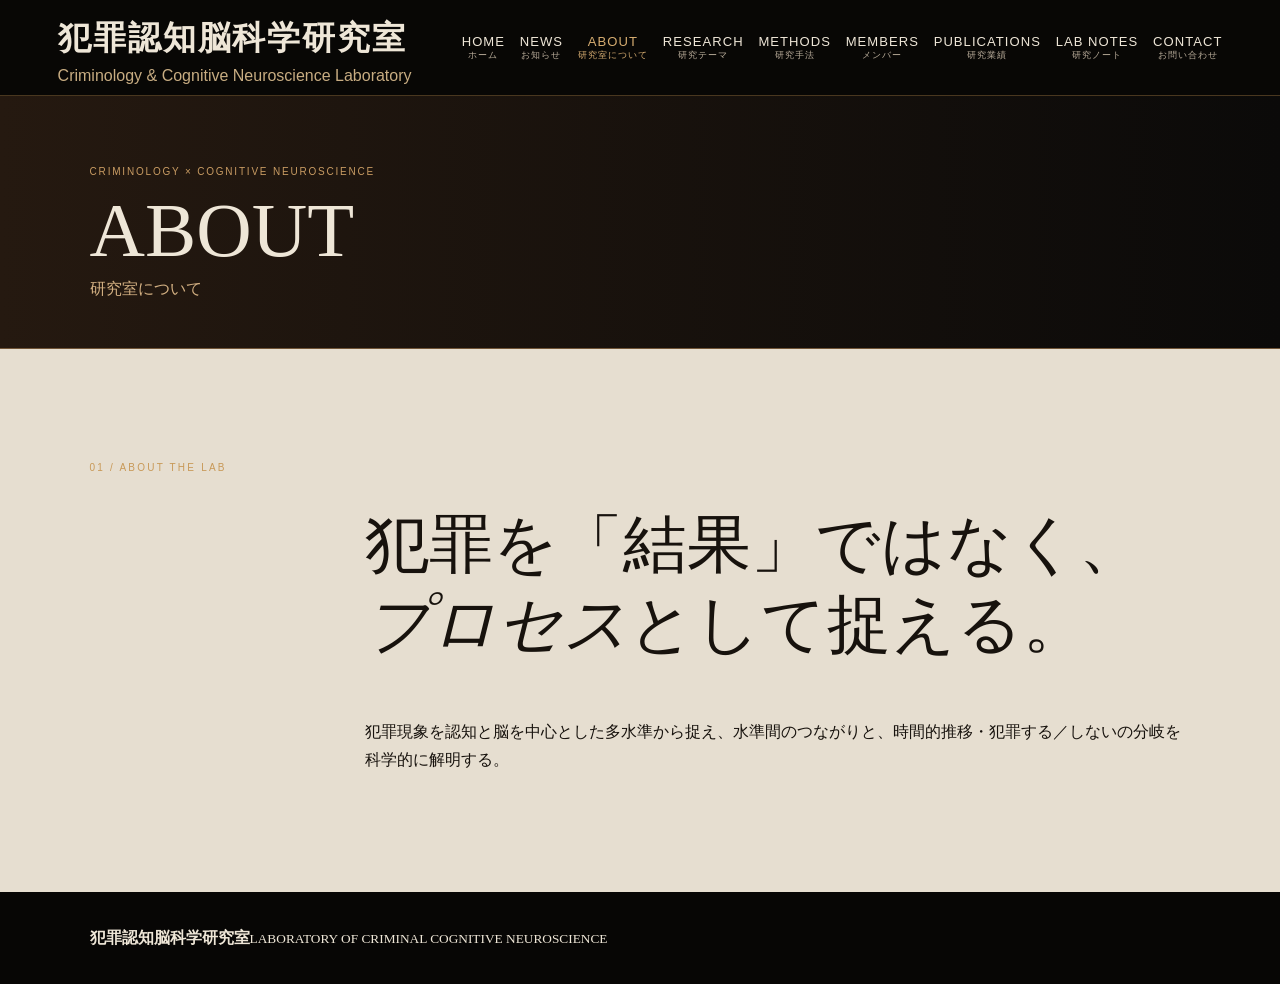
==== about.html @ 3eb810d4 "Add files via upload" ====
<!doctype html><html lang="ja"><head><meta charset="utf-8"><meta name="viewport" content="width=device-width,initial-scale=1"><title>研究室について | 犯罪認知脳科学研究室</title><meta name="description" content="犯罪認知脳科学研究室の研究室についてページ"><link rel="stylesheet" href="style.css?v=30"></head><body class="inner-page"><header class="site-header">
<a class="brand" href="index.html"><strong data-content="site.labName" id="lab-name">犯罪認知脳科学研究室</strong><small data-content="site.labNameEn" id="lab-name-en">Criminology &amp; Cognitive Neuroscience Laboratory</small></a>
<button aria-label="メニューを開閉" class="menu" onclick="document.body.classList.toggle('open')">MENU</button>
<nav>
<a data-nav="top" href="index.html">HOME<small>ホーム</small></a>
<a data-nav="news" href="news.html">NEWS<small>お知らせ</small></a>
<a data-nav="about" href="about.html">ABOUT<small>研究室について</small></a>
<a data-nav="research" href="research.html">RESEARCH<small>研究テーマ</small></a>
<a data-nav="methods" href="methods.html">METHODS<small>研究手法</small></a>
<a data-nav="people" href="members.html">MEMBERS<small>メンバー</small></a>
<a data-nav="output" href="publications.html">PUBLICATIONS<small>研究業績</small></a>
<a data-nav="lab-notes" href="lab-notes.html">LAB NOTES<small>研究ノート</small></a>
<a data-nav="contact" href="contact.html">CONTACT<small>お問い合わせ</small></a>
</nav>
</header><main class="page-main"><div class="page-banner"><p>CRIMINOLOGY × COGNITIVE NEUROSCIENCE</p><h1>ABOUT</h1><span>研究室について</span></div><section class="intro" id="about">
<p class="label" data-content="about.label">01 / ABOUT THE LAB</p>
<div><h2><span data-content="about.heading.0"></span><br/><em data-content="about.heading.1"></em><span data-content="about.heading.2"></span></h2>
<p data-content="about.description">犯罪現象を認知と脳を中心とした多水準から捉え、水準間のつながりと、時間的推移・犯罪する／しないの分岐を科学的に解明する。</p></div>
</section></main><footer><strong data-content="site.labName">犯罪認知脳科学研究室</strong><small data-content="site.footerEnglish">LABORATORY OF CRIMINAL COGNITIVE NEUROSCIENCE</small></footer><script src="content.js?v=5"></script><script src="site.js?v=1"></script></body></html>
---- style.css ----
*{box-sizing:border-box}html{scroll-behavior:smooth}body{margin:0;background:#100d0a;color:#eee6d7;font-family:Georgia,"Yu Mincho","Hiragino Mincho ProN",serif;line-height:1.75}a{color:inherit;text-decoration:none}
.site-header{height:96px;position:absolute;z-index:20;top:0;left:0;width:100%;display:flex;align-items:center;padding:0 4.5vw;background:rgba(7,6,5,.86);border-bottom:1px solid rgba(178,135,75,.38);backdrop-filter:blur(8px)}
.brand{display:flex;flex-direction:column;min-width:310px}.brand strong{font-size:23px;letter-spacing:.06em}.brand small{font:10px Arial,sans-serif;color:#c8ad82}
.site-header nav{margin-left:auto;display:flex;gap:1.65vw}.site-header nav a{font:12px Arial,sans-serif;letter-spacing:.08em;text-align:center;white-space:nowrap}.site-header nav small{display:block;font-family:"Yu Mincho",serif;font-size:9px;color:#b9ad9a}.menu{display:none}
.hero{height:100vh;min-height:720px;position:relative;background:url("hero.png") center/cover no-repeat}.shade{position:absolute;inset:0;background:linear-gradient(90deg,rgba(8,6,4,.88),rgba(8,6,4,.7) 26%,rgba(8,6,4,.18) 49%,transparent 68%)}.hero-copy{position:absolute;z-index:2;left:5.5vw;top:52%;transform:translateY(-43%);width:44vw;max-width:850px}.kicker,.label{font:10px Arial,sans-serif;letter-spacing:.22em;color:#c89958}.hero h1{font-size:clamp(43px,4.6vw,78px);font-weight:400;line-height:1.2;margin:.25em 0}.hero h1 span{color:#d29b50}.hero h1>.second{display:block;margin-top:.18em;color:#eee6d7;font-size:.53em;line-height:1.55}.sub{font-size:16px;margin-top:26px;line-height:1.9}.discover{display:inline-flex;gap:25px;border-top:1px solid #b58a51;margin-top:25px;padding-top:13px;font:10px Arial;letter-spacing:.2em}
.intro,.research,.methods,.placeholder,.join{padding:8vw 7vw}.intro{display:grid;grid-template-columns:1fr 3fr;background:#e6ded0;color:#17120d}.intro h2,.research h2,.methods h2,.placeholder h2,.join h2{font-size:clamp(38px,5vw,72px);line-height:1.25;font-weight:400}.research{background:#18120d}.cards{display:grid;grid-template-columns:repeat(3,1fr);border-top:1px solid #765a38}.cards article{padding:28px 24px;border-right:1px solid #765a38;border-bottom:1px solid #765a38}.methods{background:#0c1516}.methodgrid{display:grid;grid-template-columns:1fr 1fr}.placeholder{background:#e4ddd0;color:#1b1510}.join{background:#4a2918}footer{padding:32px 7vw;background:#070605}
@media(max-width:900px){.site-header{height:72px}.brand strong{font-size:16px}.brand small{display:none}.site-header nav{display:none}.menu{display:block;margin-left:auto}.hero-copy{left:7vw;width:86vw}.hero h1{font-size:clamp(42px,11vw,65px)}.intro{grid-template-columns:1fr}.cards{grid-template-columns:1fr}.methodgrid{grid-template-columns:1fr}}
/* Desktop typography and hero: retained from current live design */
@media (min-width:901px){
 .site-header .brand strong{font-size:33px}
 .site-header .brand small{font-size:16px}
 .site-header nav{gap:clamp(10px,1.15vw,23px)}
 .site-header nav a{font-size:clamp(12px,1.02vw,20px)}
 .site-header nav a small{font-size:clamp(9px,.72vw,14px)}
 .hero-copy{width:50vw;max-width:none}
 .hero h1{font-size:53px;white-space:nowrap}
 .hero h1>.second{font-size:.58em;white-space:nowrap}
 .hero .sub{font-size:20px}
}
.contact{padding:8vw 7vw;background:#4a2918;color:#eee6d7}
.contact h2{font-size:clamp(38px,5vw,72px);line-height:1.25;font-weight:400;margin:.2em 0;color:#e4c18d}
.contact-lead{max-width:760px;margin-bottom:45px}
.contact-grid{display:grid;grid-template-columns:repeat(2,1fr);border-top:1px solid #9a744b}
.contact-grid article{padding:30px;border-right:1px solid #9a744b;border-bottom:1px solid #9a744b}
.contact-grid article:nth-child(2n){border-right:0}
.contact-grid small{font:9px Arial,sans-serif;letter-spacing:.14em;color:#d3a564}
.contact-grid h3{font-size:24px;margin:.5em 0}
@media(max-width:900px){
 .contact-grid{grid-template-columns:1fr}
 .contact-grid article{border-right:0}
 .hero{height:100svh;min-height:720px;background-position:54% center}
 .hero-copy{left:7vw;top:50%;width:88vw;transform:translateY(-42%)}
 .hero h1{font-size:31px;line-height:1.35;white-space:normal;margin:0 0 20px}
 .hero h1>.second{display:block;font-size:.72em;line-height:1.55;white-space:normal;margin-top:16px}
 .hero .sub{font-size:13px;line-height:1.9;margin-top:25px}
 .discover{font-size:9px;margin-top:22px}
 .site-header{padding:0 5vw}
 .site-header .brand strong{font-size:18px}
 .menu{display:block;margin-left:auto;background:transparent;color:#e4c18d;border:1px solid #9a744b;border-radius:0;padding:8px 13px;font:11px Arial,sans-serif;letter-spacing:.12em;cursor:pointer}
 .site-header.open{height:auto;min-height:72px;flex-wrap:wrap;padding-top:16px;padding-bottom:16px}
 .site-header.open nav{display:flex;flex-direction:column;width:100%;margin:15px 0 0;gap:0}
 .site-header.open nav a{display:block;width:100%;padding:10px 0;border-top:1px solid #4d3b2a;font-size:13px}
}
.lab-notes{padding:8vw 7vw;background:#15110e;color:#eee6d7;scroll-margin-top:20px}
.lab-notes h2{font-size:clamp(38px,5vw,72px);font-weight:400;line-height:1.2;margin:16px 0}
.notes-title-en{display:block;font:11px Arial,sans-serif;letter-spacing:.24em;color:#b99160;margin-top:12px}
.notes-lead{max-width:780px;font-size:17px;line-height:1.9;margin-bottom:45px}
.notes-categories{display:grid;grid-template-columns:repeat(2,minmax(0,1fr));border-top:1px solid #745637;border-left:1px solid #745637}
.notes-categories button{appearance:none;background:transparent;border:0;border-right:1px solid #745637;border-bottom:1px solid #745637;color:inherit;text-align:left;padding:30px;cursor:pointer;min-height:190px;transition:background .2s}
.notes-categories button:hover,.notes-categories button[aria-pressed=true]{background:#2f2419}
.notes-categories button small{display:block;font:10px Arial,sans-serif;letter-spacing:.15em;color:#c99c63}
.notes-categories button strong{display:block;font-size:26px;font-weight:400;margin:16px 0 8px}
.notes-categories button span{display:block;font-size:14px;color:#c7b8a5}
.notes-toolbar{display:flex;justify-content:space-between;align-items:center;margin:45px 0 15px;border-bottom:1px solid #745637}
.notes-toolbar h3{font-size:24px;font-weight:400}
.notes-toolbar button{background:none;border:0;color:#c99c63;cursor:pointer}
.notes-list{display:grid;gap:0}
.note-item{border-bottom:1px solid #5e4731;padding:20px 0}
.note-item .meta{font:11px Arial,sans-serif;letter-spacing:.08em;color:#c99c63}
.note-item h4{font-size:22px;font-weight:400;margin:9px 0}
.note-item p{margin:0 0 8px;color:#d3c6b5}
.note-item a{display:inline-block;margin-top:10px;border-bottom:1px solid #c99c63;color:#e4c18d}
.notes-empty{padding:25px 0;color:#c7b8a5}
@media(max-width:900px){.lab-notes{padding:18vw 7vw}.notes-categories{grid-template-columns:1fr}.notes-categories button{min-height:145px;padding:23px}}

/* Independent pages and home directory */
.inner-page{background:#14100d}.page-main{padding-top:96px;min-height:75vh}.page-banner{padding:60px 7vw 45px;background:linear-gradient(90deg,#251910,#0b0a09);border-bottom:1px solid #715537}.page-banner p{font:10px Arial,sans-serif;letter-spacing:.18em;color:#c99c63}.page-banner h1{font-size:clamp(44px,6vw,90px);font-weight:400;margin:10px 0 0;line-height:1.15}.page-banner>span{color:#d4b183}.page-main .intro,.page-main .research,.page-main .methods,.page-main .placeholder,.page-main .lab-notes,.page-main .contact{min-height:45vh}.home-news{background:#e6ded0;color:#17120d;padding:70px 7vw;display:flex;justify-content:space-between;gap:30px}.home-news>div{width:min(800px,100%)}.home-news h2,.home-directory h2{font-size:clamp(32px,4vw,60px);font-weight:400;margin:10px 0}.home-news>a{align-self:flex-start;border-bottom:1px solid #9b6a2e;padding:8px 0;white-space:nowrap}.home-directory{padding:75px 7vw;background:#16110d}.home-card-grid{display:grid;grid-template-columns:repeat(3,minmax(0,1fr));border-top:1px solid #755737;border-left:1px solid #755737}.home-card{padding:25px;border-right:1px solid #755737;border-bottom:1px solid #755737;display:flex;flex-direction:column;gap:10px;min-height:150px}.home-card:hover{background:#302217}.home-card small{font:10px Arial,sans-serif;color:#c99c63;letter-spacing:.12em}.home-card strong{font-size:23px;font-weight:400}.home-card span{font-size:12px;color:#d6b47c}.site-header nav a[aria-current="page"]{color:#d6ad71}.site-header nav a[aria-current="page"] small{color:#d6ad71}
@media(min-width:901px) and (max-width:1250px){.site-header{padding:0 2vw}.brand{min-width:255px}.site-header .brand strong{font-size:23px}.site-header .brand small{font-size:11px}.site-header nav{gap:9px}.site-header nav a{font-size:12px}.site-header nav a small{font-size:9px}}
@media(max-width:900px){.page-main{padding-top:72px}.page-banner{padding:48px 7vw 35px}.home-news{display:block}.home-card-grid{grid-template-columns:1fr}.site-header.open nav{background:#130f0b}.site-header.open nav a{color:#e7d8bf}}
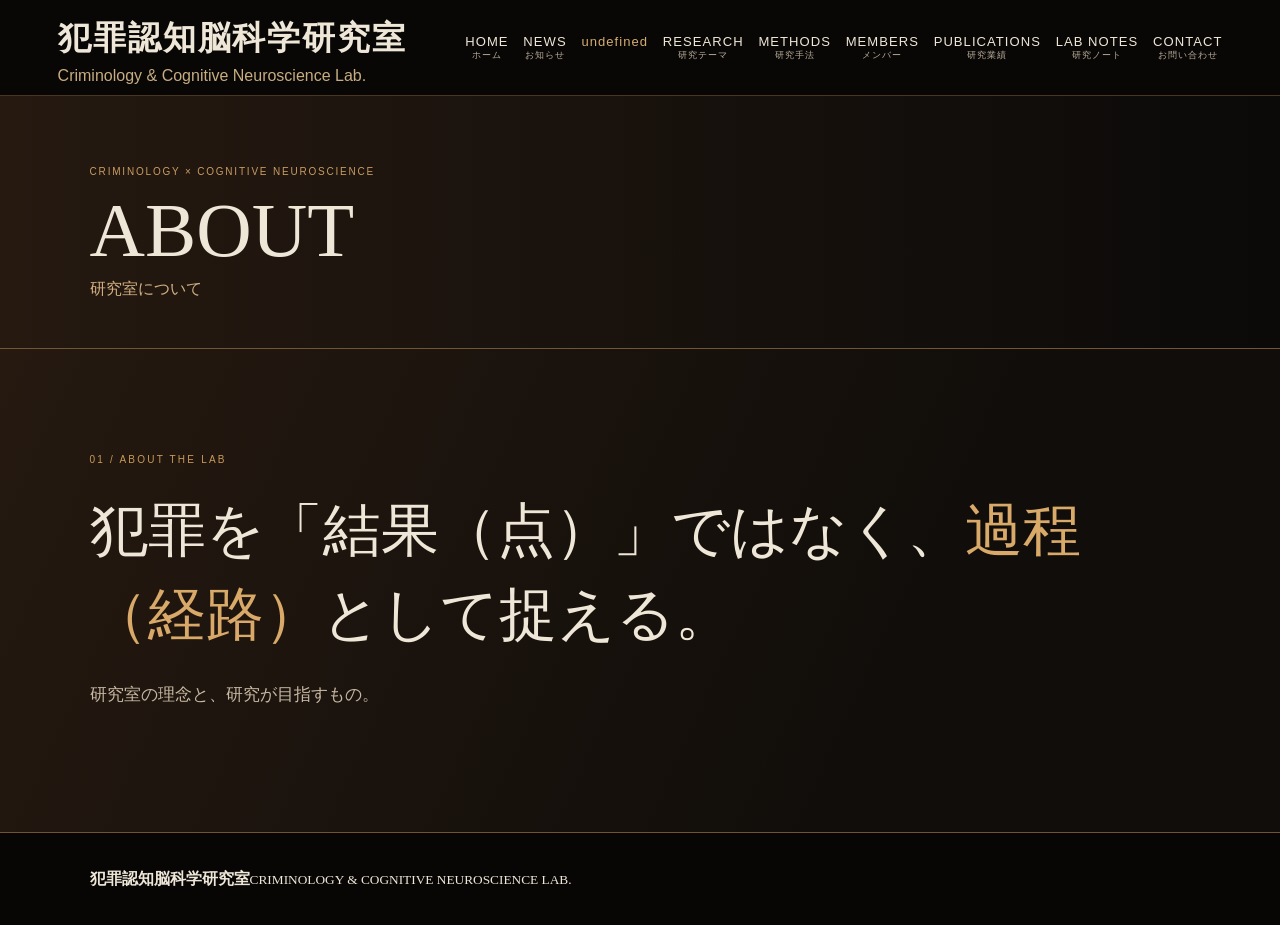
==== commit 6e32c445: "Add files via upload" ====
--- a/about.html
+++ b/about.html
@@ -1,5 +1,5 @@
-<!doctype html><html lang="ja"><head><meta charset="utf-8"><meta name="viewport" content="width=device-width,initial-scale=1"><title>研究室について | 犯罪認知脳科学研究室</title><meta name="description" content="犯罪認知脳科学研究室の研究室についてページ"><link rel="stylesheet" href="style.css?v=30"></head><body class="inner-page"><header class="site-header">
-<a class="brand" href="index.html"><strong data-content="site.labName" id="lab-name">犯罪認知脳科学研究室</strong><small data-content="site.labNameEn" id="lab-name-en">Criminology &amp; Cognitive Neuroscience Laboratory</small></a>
+<!doctype html><html lang="ja"><head><meta charset="utf-8"><meta name="viewport" content="width=device-width,initial-scale=1"><title>研究室について | 犯罪認知脳科学研究室</title><meta name="description" content="犯罪認知脳科学研究室の研究室についてページ"><link rel="stylesheet" href="style.css?v=31"></head><body class="inner-page"><header class="site-header">
+<a class="brand" href="index.html"><strong data-content="site.labName" id="lab-name">犯罪認知脳科学研究室</strong><small data-content="site.labNameEn" id="lab-name-en">Criminology &amp; Cognitive Neuroscience Lab.</small></a>
 <button aria-label="メニューを開閉" class="menu" onclick="document.body.classList.toggle('open')">MENU</button>
 <nav>
 <a data-nav="top" href="index.html">HOME<small>ホーム</small></a>
@@ -12,8 +12,4 @@
 <a data-nav="lab-notes" href="lab-notes.html">LAB NOTES<small>研究ノート</small></a>
 <a data-nav="contact" href="contact.html">CONTACT<small>お問い合わせ</small></a>
 </nav>
-</header><main class="page-main"><div class="page-banner"><p>CRIMINOLOGY × COGNITIVE NEUROSCIENCE</p><h1>ABOUT</h1><span>研究室について</span></div><section class="intro" id="about">
-<p class="label" data-content="about.label">01 / ABOUT THE LAB</p>
-<div><h2><span data-content="about.heading.0"></span><br/><em data-content="about.heading.1"></em><span data-content="about.heading.2"></span></h2>
-<p data-content="about.description">犯罪現象を認知と脳を中心とした多水準から捉え、水準間のつながりと、時間的推移・犯罪する／しないの分岐を科学的に解明する。</p></div>
-</section></main><footer><strong data-content="site.labName">犯罪認知脳科学研究室</strong><small data-content="site.footerEnglish">LABORATORY OF CRIMINAL COGNITIVE NEUROSCIENCE</small></footer><script src="content.js?v=5"></script><script src="site.js?v=1"></script></body></html>+</header><main class="page-main"><div class="page-banner"><p>CRIMINOLOGY × COGNITIVE NEUROSCIENCE</p><h1>ABOUT</h1><span>研究室について</span></div><section class="about-intro" id="about"><p class="label" data-content="about.label">01 / ABOUT THE LAB</p><h2>犯罪を「結果（点）」ではなく、<em>過程（経路）</em>として捉える。</h2><p>研究室の理念と、研究が目指すもの。</p></section><div id="about-story"></div></main><footer><strong data-content="site.labName">犯罪認知脳科学研究室</strong><small data-content="site.footerEnglish">CRIMINOLOGY &amp; COGNITIVE NEUROSCIENCE LAB.</small></footer><script src="content.js?v=6"></script><script src="site.js?v=1"></script></body></html>
--- a/style.css
+++ b/style.css
@@ -67,3 +67,25 @@
 .inner-page{background:#14100d}.page-main{padding-top:96px;min-height:75vh}.page-banner{padding:60px 7vw 45px;background:linear-gradient(90deg,#251910,#0b0a09);border-bottom:1px solid #715537}.page-banner p{font:10px Arial,sans-serif;letter-spacing:.18em;color:#c99c63}.page-banner h1{font-size:clamp(44px,6vw,90px);font-weight:400;margin:10px 0 0;line-height:1.15}.page-banner>span{color:#d4b183}.page-main .intro,.page-main .research,.page-main .methods,.page-main .placeholder,.page-main .lab-notes,.page-main .contact{min-height:45vh}.home-news{background:#e6ded0;color:#17120d;padding:70px 7vw;display:flex;justify-content:space-between;gap:30px}.home-news>div{width:min(800px,100%)}.home-news h2,.home-directory h2{font-size:clamp(32px,4vw,60px);font-weight:400;margin:10px 0}.home-news>a{align-self:flex-start;border-bottom:1px solid #9b6a2e;padding:8px 0;white-space:nowrap}.home-directory{padding:75px 7vw;background:#16110d}.home-card-grid{display:grid;grid-template-columns:repeat(3,minmax(0,1fr));border-top:1px solid #755737;border-left:1px solid #755737}.home-card{padding:25px;border-right:1px solid #755737;border-bottom:1px solid #755737;display:flex;flex-direction:column;gap:10px;min-height:150px}.home-card:hover{background:#302217}.home-card small{font:10px Arial,sans-serif;color:#c99c63;letter-spacing:.12em}.home-card strong{font-size:23px;font-weight:400}.home-card span{font-size:12px;color:#d6b47c}.site-header nav a[aria-current="page"]{color:#d6ad71}.site-header nav a[aria-current="page"] small{color:#d6ad71}
 @media(min-width:901px) and (max-width:1250px){.site-header{padding:0 2vw}.brand{min-width:255px}.site-header .brand strong{font-size:23px}.site-header .brand small{font-size:11px}.site-header nav{gap:9px}.site-header nav a{font-size:12px}.site-header nav a small{font-size:9px}}
 @media(max-width:900px){.page-main{padding-top:72px}.page-banner{padding:48px 7vw 35px}.home-news{display:block}.home-card-grid{grid-template-columns:1fr}.site-header.open nav{background:#130f0b}.site-header.open nav a{color:#e7d8bf}}
+
+/* ABOUT | research philosophy */
+.about-intro{padding:95px 7vw 105px;background:linear-gradient(115deg,#251910,#100d0a 72%);border-bottom:1px solid #705333}
+.about-intro h2{font-size:clamp(40px,4.5vw,75px);line-height:1.45;font-weight:400;max-width:1150px;margin:24px 0}
+.about-intro h2 em{color:#d8a968;font-style:normal}
+.about-intro>p:last-child{font-size:17px;color:#c8b9a3}
+.about-chapter{padding:90px 7vw;background:#17120e;border-bottom:1px solid #5a422c}
+.about-chapter-alt{background:#20170f}
+.about-chapter-inner{display:grid;grid-template-columns:minmax(175px,1fr) minmax(0,3fr);gap:5vw;max-width:1500px;margin:auto}
+.about-eyebrow{font:11px Arial,sans-serif;letter-spacing:.17em;color:#c69a61;display:block;padding-top:16px}
+.about-chapter-body{max-width:950px}
+.about-chapter-body h2{font-size:clamp(29px,3vw,46px);font-weight:400;line-height:1.5;color:#e4c18d;margin:0 0 36px}
+.about-chapter-body>p{font-size:18px;line-height:2.2;margin:0 0 23px}
+.about-questions{border-left:2px solid #c69a61;padding:10px 0 10px 28px;margin:45px 0}
+.about-questions p{font-size:clamp(20px,2vw,29px);line-height:1.75;margin:12px 0;color:#f2e5d0}
+.about-disciplines{display:flex;gap:10px;flex-wrap:wrap;margin-top:35px}
+.about-disciplines span{border:1px solid #745737;padding:8px 16px;color:#d8b985;font-size:14px}
+.about-closing{margin-top:35px;padding-top:25px;border-top:1px solid #745737}
+.about-closing p{font-size:18px;line-height:2;margin:20px 0}
+.about-closing p:last-child{font-size:clamp(25px,2.6vw,38px);color:#e4c18d;margin-top:28px}
+.about-closing .about-closing-gold{color:#d7ac70;font-size:clamp(22px,2.1vw,30px)}
+@media(max-width:900px){.about-intro{padding:60px 7vw}.about-chapter{padding:55px 7vw}.about-chapter-inner{grid-template-columns:1fr;gap:16px}.about-chapter-body>p{font-size:16px}.about-chapter-body h2{margin-bottom:22px}.about-questions{padding-left:18px}}
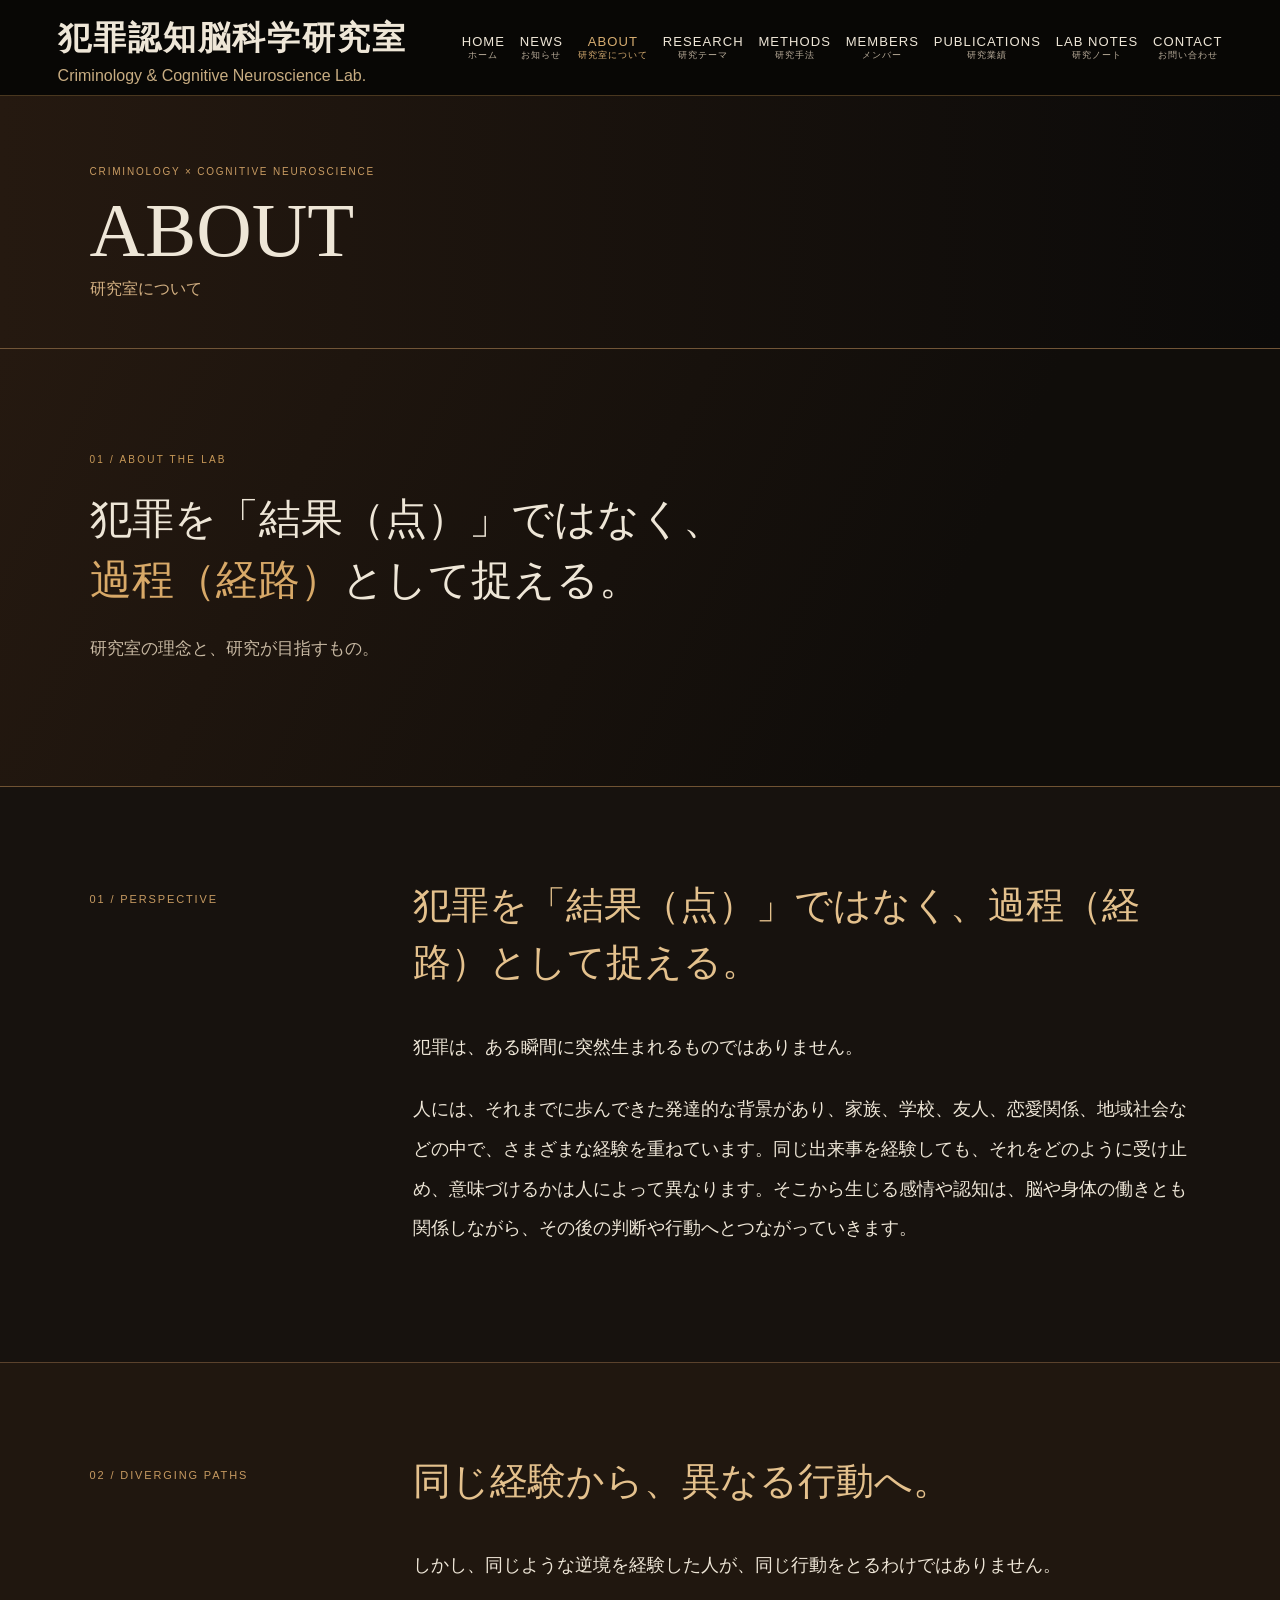
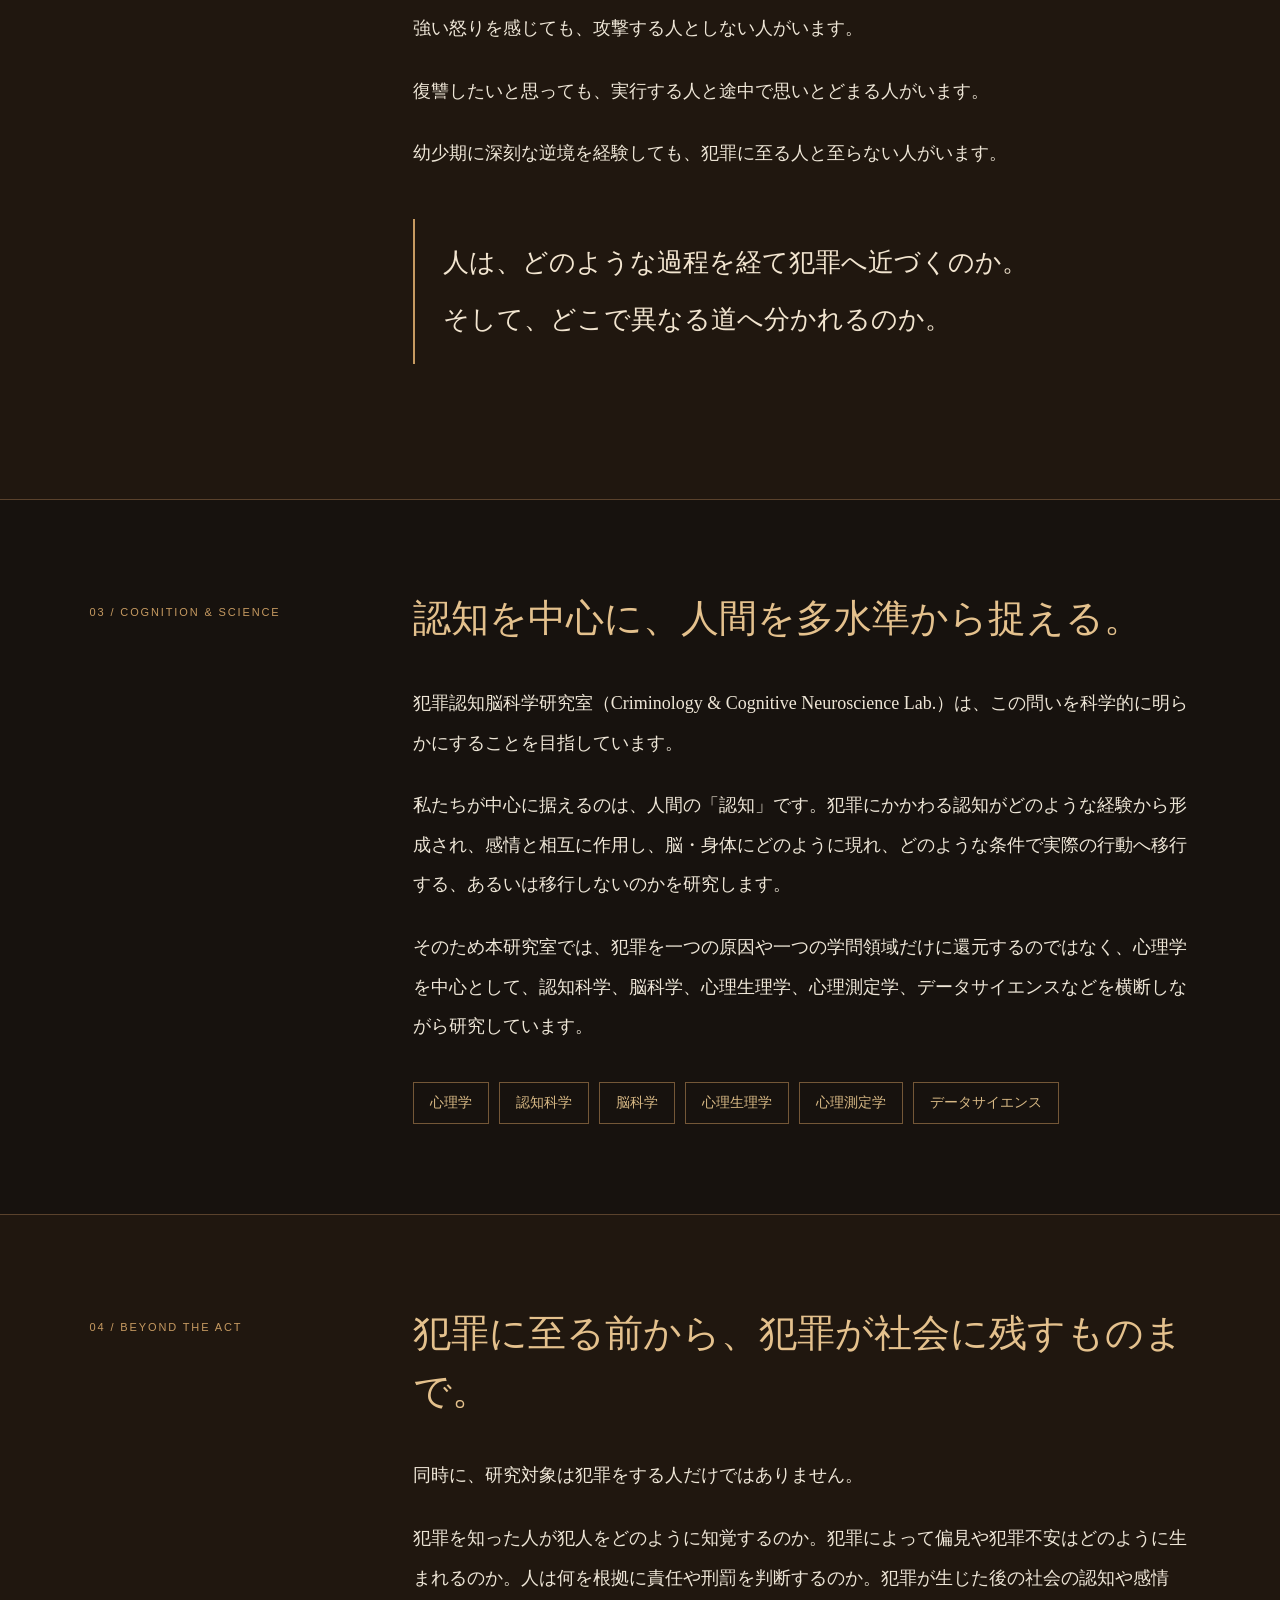
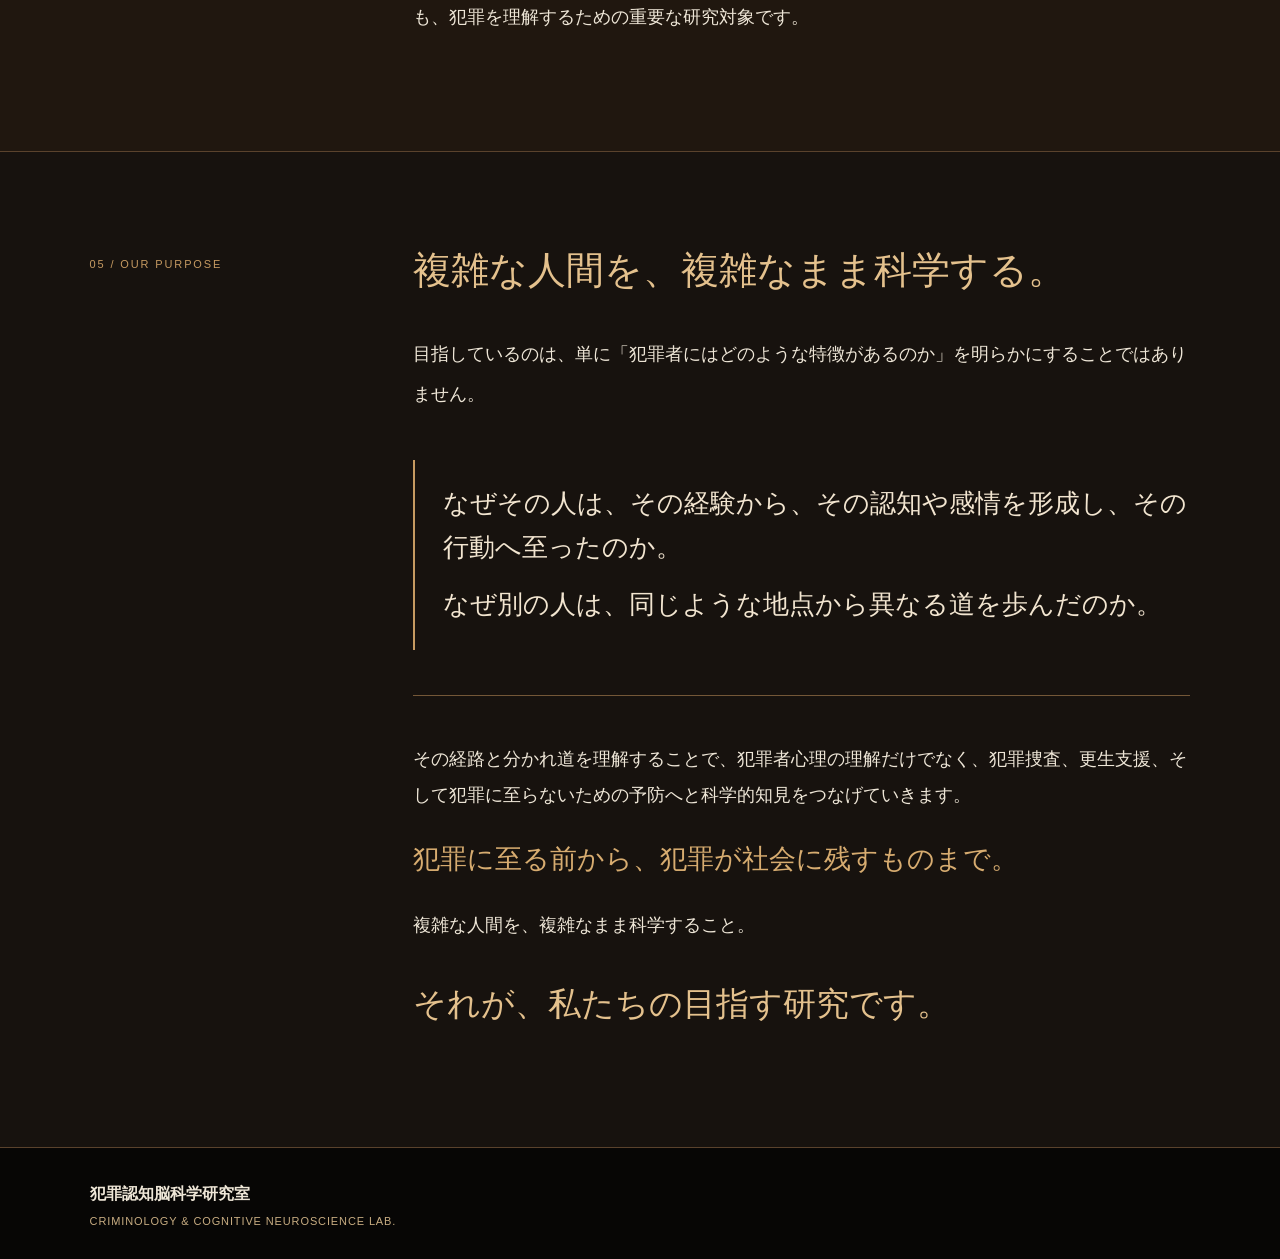
==== commit 92dfe08b: "Add files via upload" ====
--- a/about.html
+++ b/about.html
@@ -1,4 +1,4 @@
-<!doctype html><html lang="ja"><head><meta charset="utf-8"><meta name="viewport" content="width=device-width,initial-scale=1"><title>研究室について | 犯罪認知脳科学研究室</title><meta name="description" content="犯罪認知脳科学研究室の研究室についてページ"><link rel="stylesheet" href="style.css?v=31"></head><body class="inner-page"><header class="site-header">
+<!doctype html><html lang="ja"><head><meta charset="utf-8"><meta name="viewport" content="width=device-width,initial-scale=1"><title>研究室について | 犯罪認知脳科学研究室</title><meta name="description" content="犯罪認知脳科学研究室の研究室についてページ"><link rel="stylesheet" href="style.css?v=32"></head><body class="inner-page"><header class="site-header">
 <a class="brand" href="index.html"><strong data-content="site.labName" id="lab-name">犯罪認知脳科学研究室</strong><small data-content="site.labNameEn" id="lab-name-en">Criminology &amp; Cognitive Neuroscience Lab.</small></a>
 <button aria-label="メニューを開閉" class="menu" onclick="document.body.classList.toggle('open')">MENU</button>
 <nav>
@@ -12,4 +12,4 @@
 <a data-nav="lab-notes" href="lab-notes.html">LAB NOTES<small>研究ノート</small></a>
 <a data-nav="contact" href="contact.html">CONTACT<small>お問い合わせ</small></a>
 </nav>
-</header><main class="page-main"><div class="page-banner"><p>CRIMINOLOGY × COGNITIVE NEUROSCIENCE</p><h1>ABOUT</h1><span>研究室について</span></div><section class="about-intro" id="about"><p class="label" data-content="about.label">01 / ABOUT THE LAB</p><h2>犯罪を「結果（点）」ではなく、<em>過程（経路）</em>として捉える。</h2><p>研究室の理念と、研究が目指すもの。</p></section><div id="about-story"></div></main><footer><strong data-content="site.labName">犯罪認知脳科学研究室</strong><small data-content="site.footerEnglish">CRIMINOLOGY &amp; COGNITIVE NEUROSCIENCE LAB.</small></footer><script src="content.js?v=6"></script><script src="site.js?v=1"></script></body></html>+</header><main class="page-main"><div class="page-banner"><p>CRIMINOLOGY × COGNITIVE NEUROSCIENCE</p><h1>ABOUT</h1><span>研究室について</span></div><section class="about-intro" id="about"><p class="label" data-content="about.label">01 / ABOUT THE LAB</p><h2>犯罪を「結果（点）」ではなく、<br><em>過程（経路）</em>として捉える。</h2><p>研究室の理念と、研究が目指すもの。</p></section><div id="about-story"></div></main><footer><strong data-content="site.labName">犯罪認知脳科学研究室</strong><small data-content="site.footerEnglish">CRIMINOLOGY &amp; COGNITIVE NEUROSCIENCE LAB.</small></footer><script src="content.js?v=7"></script><script src="site.js?v=1"></script></body></html>
--- a/style.css
+++ b/style.css
@@ -89,3 +89,9 @@
 .about-closing p:last-child{font-size:clamp(25px,2.6vw,38px);color:#e4c18d;margin-top:28px}
 .about-closing .about-closing-gold{color:#d7ac70;font-size:clamp(22px,2.1vw,30px)}
 @media(max-width:900px){.about-intro{padding:60px 7vw}.about-chapter{padding:55px 7vw}.about-chapter-inner{grid-template-columns:1fr;gap:16px}.about-chapter-body>p{font-size:16px}.about-chapter-body h2{margin-bottom:22px}.about-questions{padding-left:18px}}
+
+/* ABOUT fixes: keep long heading readable and footer on separate lines */
+.about-intro h2{font-size:clamp(30px,3.25vw,54px);max-width:1250px;overflow-wrap:anywhere}
+footer strong,footer small{display:block}
+footer small{margin-top:7px;font:11px Arial,sans-serif;letter-spacing:.08em;color:#c8ad82}
+@media(max-width:900px){.about-intro h2{font-size:clamp(28px,7vw,42px)}.about-intro h2 br{display:none}}
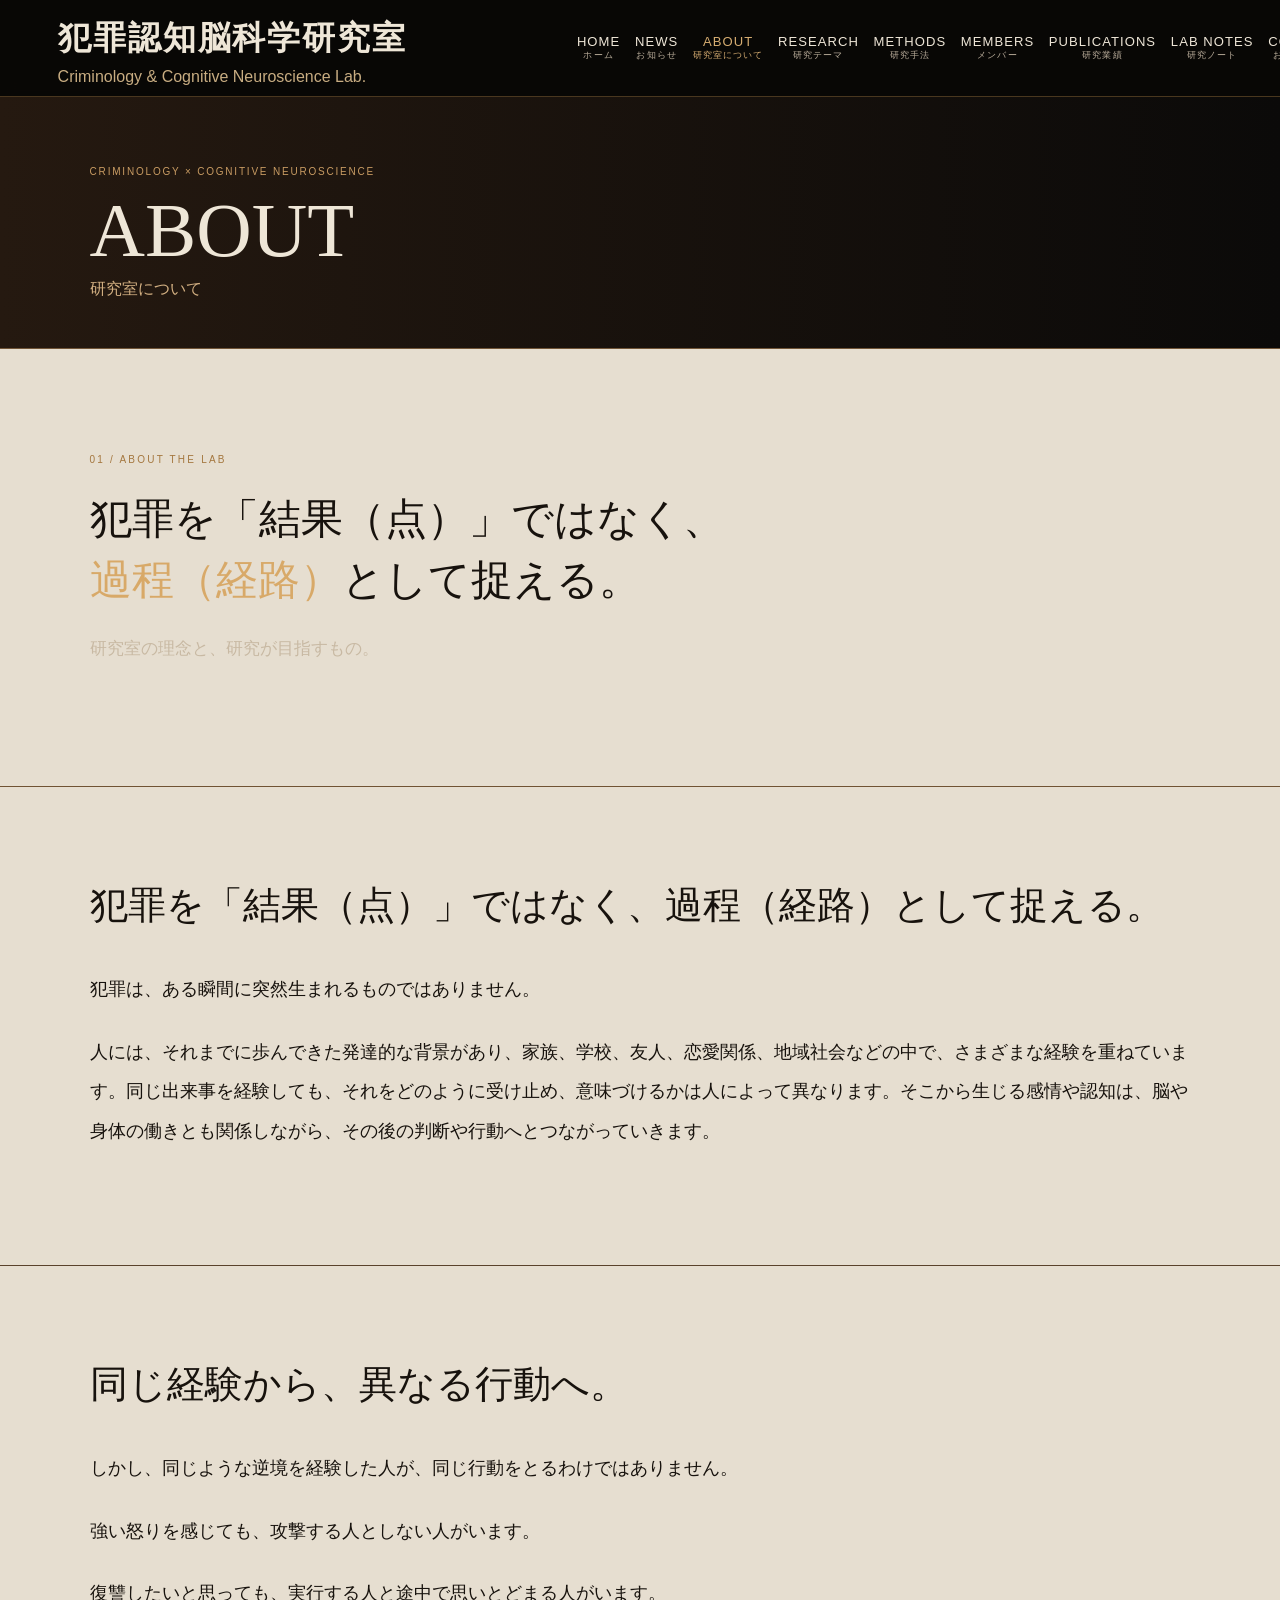
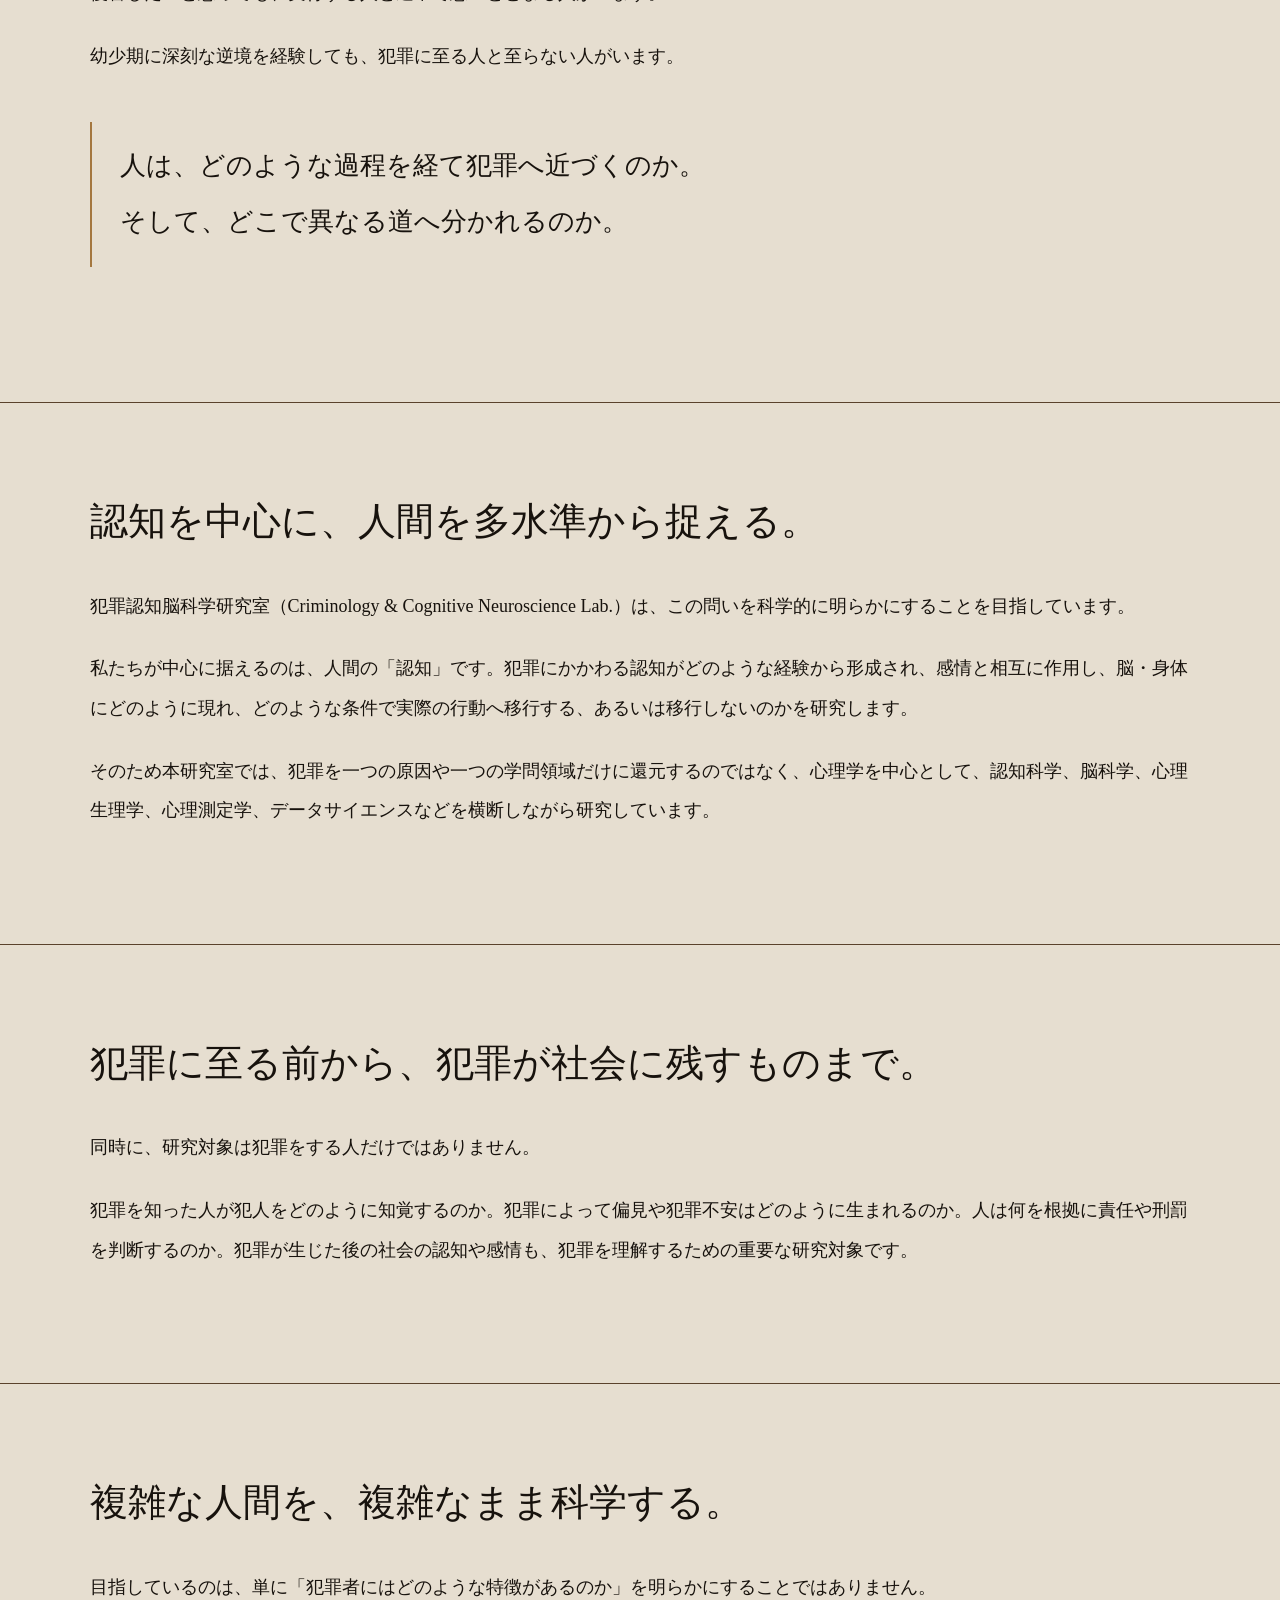
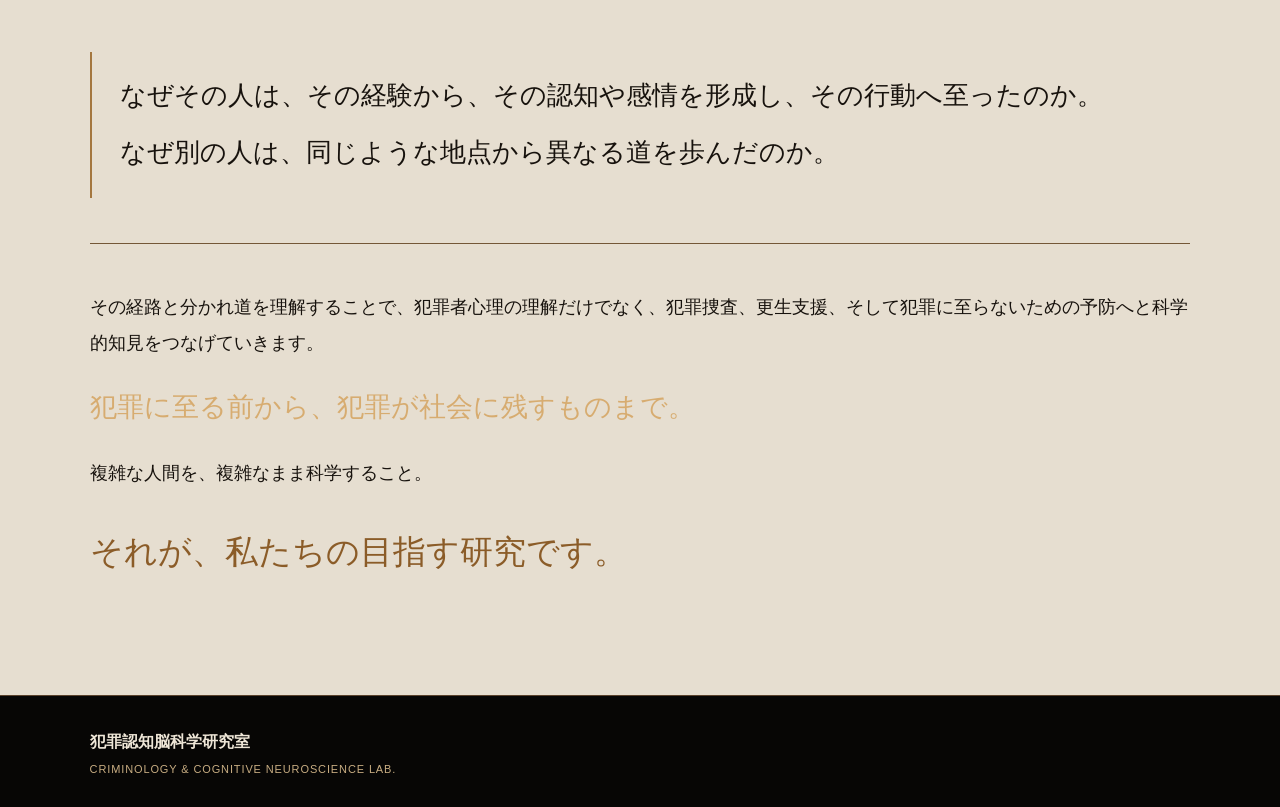
==== commit 7a13ac7a: "Update about.html" ====
--- a/about.html
+++ b/about.html
@@ -1,4 +1,5 @@
-<!doctype html><html lang="ja"><head><meta charset="utf-8"><meta name="viewport" content="width=device-width,initial-scale=1"><title>研究室について | 犯罪認知脳科学研究室</title><meta name="description" content="犯罪認知脳科学研究室の研究室についてページ"><link rel="stylesheet" href="style.css?v=32"></head><body class="inner-page"><header class="site-header">
+<!doctype html><html lang="ja"><head><meta charset="utf-8"><meta name="viewport" content="width=device-width,initial-scale=1"><title>研究室について | 犯罪認知脳科学研究室</title><meta name="description" content="犯罪認知脳科学研究室の研究室についてページ">
+  <link rel="stylesheet" href="style.css?v=33"></head><body class="inner-page"><header class="site-header">
 <a class="brand" href="index.html"><strong data-content="site.labName" id="lab-name">犯罪認知脳科学研究室</strong><small data-content="site.labNameEn" id="lab-name-en">Criminology &amp; Cognitive Neuroscience Lab.</small></a>
 <button aria-label="メニューを開閉" class="menu" onclick="document.body.classList.toggle('open')">MENU</button>
 <nav>
@@ -12,4 +13,4 @@
 <a data-nav="lab-notes" href="lab-notes.html">LAB NOTES<small>研究ノート</small></a>
 <a data-nav="contact" href="contact.html">CONTACT<small>お問い合わせ</small></a>
 </nav>
-</header><main class="page-main"><div class="page-banner"><p>CRIMINOLOGY × COGNITIVE NEUROSCIENCE</p><h1>ABOUT</h1><span>研究室について</span></div><section class="about-intro" id="about"><p class="label" data-content="about.label">01 / ABOUT THE LAB</p><h2>犯罪を「結果（点）」ではなく、<br><em>過程（経路）</em>として捉える。</h2><p>研究室の理念と、研究が目指すもの。</p></section><div id="about-story"></div></main><footer><strong data-content="site.labName">犯罪認知脳科学研究室</strong><small data-content="site.footerEnglish">CRIMINOLOGY &amp; COGNITIVE NEUROSCIENCE LAB.</small></footer><script src="content.js?v=7"></script><script src="site.js?v=1"></script></body></html>+</header><main class="page-main"><div class="page-banner"><p>CRIMINOLOGY × COGNITIVE NEUROSCIENCE</p><h1>ABOUT</h1><span>研究室について</span></div><section class="about-intro" id="about"><p class="label" data-content="about.label">01 / ABOUT THE LAB</p><h2>犯罪を「結果（点）」ではなく、<br><em>過程（経路）</em>として捉える。</h2><p>研究室の理念と、研究が目指すもの。</p></section><div id="about-story"></div></main><footer><strong data-content="site.labName">犯罪認知脳科学研究室</strong><small data-content="site.footerEnglish">CRIMINOLOGY &amp; COGNITIVE NEUROSCIENCE LAB.</small></footer><script src="content.js?v=7"></script><script src="site.js?v=1"></script></body></html>
--- a/style.css
+++ b/style.css
@@ -1,97 +1,927 @@
-*{box-sizing:border-box}html{scroll-behavior:smooth}body{margin:0;background:#100d0a;color:#eee6d7;font-family:Georgia,"Yu Mincho","Hiragino Mincho ProN",serif;line-height:1.75}a{color:inherit;text-decoration:none}
-.site-header{height:96px;position:absolute;z-index:20;top:0;left:0;width:100%;display:flex;align-items:center;padding:0 4.5vw;background:rgba(7,6,5,.86);border-bottom:1px solid rgba(178,135,75,.38);backdrop-filter:blur(8px)}
-.brand{display:flex;flex-direction:column;min-width:310px}.brand strong{font-size:23px;letter-spacing:.06em}.brand small{font:10px Arial,sans-serif;color:#c8ad82}
-.site-header nav{margin-left:auto;display:flex;gap:1.65vw}.site-header nav a{font:12px Arial,sans-serif;letter-spacing:.08em;text-align:center;white-space:nowrap}.site-header nav small{display:block;font-family:"Yu Mincho",serif;font-size:9px;color:#b9ad9a}.menu{display:none}
-.hero{height:100vh;min-height:720px;position:relative;background:url("hero.png") center/cover no-repeat}.shade{position:absolute;inset:0;background:linear-gradient(90deg,rgba(8,6,4,.88),rgba(8,6,4,.7) 26%,rgba(8,6,4,.18) 49%,transparent 68%)}.hero-copy{position:absolute;z-index:2;left:5.5vw;top:52%;transform:translateY(-43%);width:44vw;max-width:850px}.kicker,.label{font:10px Arial,sans-serif;letter-spacing:.22em;color:#c89958}.hero h1{font-size:clamp(43px,4.6vw,78px);font-weight:400;line-height:1.2;margin:.25em 0}.hero h1 span{color:#d29b50}.hero h1>.second{display:block;margin-top:.18em;color:#eee6d7;font-size:.53em;line-height:1.55}.sub{font-size:16px;margin-top:26px;line-height:1.9}.discover{display:inline-flex;gap:25px;border-top:1px solid #b58a51;margin-top:25px;padding-top:13px;font:10px Arial;letter-spacing:.2em}
-.intro,.research,.methods,.placeholder,.join{padding:8vw 7vw}.intro{display:grid;grid-template-columns:1fr 3fr;background:#e6ded0;color:#17120d}.intro h2,.research h2,.methods h2,.placeholder h2,.join h2{font-size:clamp(38px,5vw,72px);line-height:1.25;font-weight:400}.research{background:#18120d}.cards{display:grid;grid-template-columns:repeat(3,1fr);border-top:1px solid #765a38}.cards article{padding:28px 24px;border-right:1px solid #765a38;border-bottom:1px solid #765a38}.methods{background:#0c1516}.methodgrid{display:grid;grid-template-columns:1fr 1fr}.placeholder{background:#e4ddd0;color:#1b1510}.join{background:#4a2918}footer{padding:32px 7vw;background:#070605}
-@media(max-width:900px){.site-header{height:72px}.brand strong{font-size:16px}.brand small{display:none}.site-header nav{display:none}.menu{display:block;margin-left:auto}.hero-copy{left:7vw;width:86vw}.hero h1{font-size:clamp(42px,11vw,65px)}.intro{grid-template-columns:1fr}.cards{grid-template-columns:1fr}.methodgrid{grid-template-columns:1fr}}
+* ================================================================
+   犯罪認知脳科学研究室 | style.css
+   CSSの基本：
+   .class {          ← 対象（セレクタ）
+     color: #fff;    ← プロパティ: 値;
+   }
+   @media (...) {   ← 画面幅などによる条件付きルール
+     ...
+   }
+
+   ※同じセレクタが複数回登場する場合、順序には意味があります。
+   ================================================================ */
+
+*{box-sizing:border-box
+ }
+ html{scroll-behavior:smooth
+     }
+body{margin:0;background:#100d0a;color:#eee6d7;font-family:Georgia,"Yu Mincho","Hiragino Mincho ProN",serif;line-height:1.75
+    }
+a{color:inherit;text-decoration:none}
+
+/* 01 / 共通ヘッダー */
+.site-header {
+  height:96px;
+  position:absolute;
+  z-index:20;
+  top:0;
+  left:0;
+  width:100%;
+  display:flex;
+  align-items:center;
+  padding:0 4.5vw;
+  background:rgba(7,6,5,.86);
+  border-bottom:1px solid rgba(178,135,75,.38);
+  backdrop-filter:blur(8px)
+}
+
+
+.brand {
+  display:flex;
+  flex-direction:column;
+  min-width:310px
+}
+
+.brand strong {
+  font-size:23px;
+  letter-spacing:.06em
+}
+
+.brand small {
+  font:10px Arial,sans-serif;
+  color:#c8ad82
+}
+
+.site-header nav {
+  margin-left:auto;
+  display:flex;
+  gap:1.65vw
+}
+
+.site-header nav a {
+  font:12px Arial,sans-serif;
+  letter-spacing:.08em;
+  text-align:center;
+  white-space:nowrap
+}
+
+.site-header nav small {
+  display:block;
+  font-family:"Yu Mincho",serif;
+  font-size:9px;
+  color:#b9ad9a
+}
+
+.menu {
+  display:none
+}
+
+/* 02 / トップ画像・メインコピー */
+.hero {
+  height:100vh;
+  min-height:720px;
+  position:relative;
+  background:url("hero.png") center/cover no-repeat
+}
+
+.shade {
+  position:absolute;
+  inset:0;
+  background:linear-gradient(90deg,rgba(8,6,4,.88),rgba(8,6,4,.7) 26%,rgba(8,6,4,.18) 49%,transparent 68%)
+}
+
+.hero-copy {
+  position:absolute;
+  z-index:2;
+  left:5.5vw;
+  top:52%;
+  transform:translateY(-43%);
+  width:44vw;
+  max-width:850px
+}
+
+.kicker,.label {
+  font:10px Arial,sans-serif;
+  letter-spacing:.22em;
+  color:#c89958
+}
+
+.hero h1 {
+  font-size:clamp(43px,4.6vw,78px);
+  font-weight:400;
+  line-height:1.2;
+  margin:.25em 0
+}
+
+.hero h1 span {
+  color:#d29b50
+}
+
+.hero h1>.second {
+  display:block;
+  margin-top:.18em;
+  color:#eee6d7;
+  font-size:.53em;
+  line-height:1.55
+}
+
+.sub {
+  font-size:16px;
+  margin-top:26px;
+  line-height:1.9
+}
+
+.discover {
+  display:inline-flex;
+  gap:25px;
+  border-top:1px solid #b58a51;
+  margin-top:25px;
+  padding-top:13px;
+  font:10px Arial;
+  letter-spacing:.2em
+}
+
+/* 03 / 基本セクション */
+.intro,.research,.methods,.placeholder,.join {
+  padding:8vw 7vw
+}
+
+.intro {
+  display:grid;
+  grid-template-columns:1fr 3fr;
+  background:#e6ded0;
+  color:#17120d
+}
+
+.intro h2,.research h2,.methods h2,.placeholder h2,.join h2 {
+  font-size:clamp(38px,5vw,72px);
+  line-height:1.25;
+  font-weight:400
+}
+
+.research {
+  background:#18120d
+}
+
+.cards {
+  display:grid;
+  grid-template-columns:repeat(3,1fr);
+  border-top:1px solid #765a38
+}
+
+.cards article {
+  padding:28px 24px;
+  border-right:1px solid #765a38;
+  border-bottom:1px solid #765a38
+}
+
+.methods {
+  background:#0c1516
+}
+
+.methodgrid {
+  display:grid;
+  grid-template-columns:1fr 1fr
+}
+
+.placeholder {
+  background:#e4ddd0;
+  color:#1b1510
+}
+
+.join {
+  background:#4a2918
+}
+
+footer {
+  padding:32px 7vw;
+  background:#070605
+}
+
+/* 04 / 初期スマホ設定 */
+@media(max-width:900px) {
+  .site-header {
+    height:72px
+  }
+  .brand strong {
+    font-size:16px
+  }
+  .brand small {
+    display:none
+  }
+  .site-header nav {
+    display:none
+  }
+  .menu {
+    display:block;
+    margin-left:auto
+  }
+  .hero-copy {
+    left:7vw;
+    width:86vw
+  }
+  .hero h1 {
+    font-size:clamp(42px,11vw,65px)
+  }
+  .intro {
+    grid-template-columns:1fr
+  }
+  .cards {
+    grid-template-columns:1fr
+  }
+  .methodgrid {
+    grid-template-columns:1fr
+  }
+}
+
 /* Desktop typography and hero: retained from current live design */
-@media (min-width:901px){
- .site-header .brand strong{font-size:33px}
- .site-header .brand small{font-size:16px}
- .site-header nav{gap:clamp(10px,1.15vw,23px)}
- .site-header nav a{font-size:clamp(12px,1.02vw,20px)}
- .site-header nav a small{font-size:clamp(9px,.72vw,14px)}
- .hero-copy{width:50vw;max-width:none}
- .hero h1{font-size:53px;white-space:nowrap}
- .hero h1>.second{font-size:.58em;white-space:nowrap}
- .hero .sub{font-size:20px}
-}
-.contact{padding:8vw 7vw;background:#4a2918;color:#eee6d7}
-.contact h2{font-size:clamp(38px,5vw,72px);line-height:1.25;font-weight:400;margin:.2em 0;color:#e4c18d}
-.contact-lead{max-width:760px;margin-bottom:45px}
-.contact-grid{display:grid;grid-template-columns:repeat(2,1fr);border-top:1px solid #9a744b}
-.contact-grid article{padding:30px;border-right:1px solid #9a744b;border-bottom:1px solid #9a744b}
-.contact-grid article:nth-child(2n){border-right:0}
-.contact-grid small{font:9px Arial,sans-serif;letter-spacing:.14em;color:#d3a564}
-.contact-grid h3{font-size:24px;margin:.5em 0}
-@media(max-width:900px){
- .contact-grid{grid-template-columns:1fr}
- .contact-grid article{border-right:0}
- .hero{height:100svh;min-height:720px;background-position:54% center}
- .hero-copy{left:7vw;top:50%;width:88vw;transform:translateY(-42%)}
- .hero h1{font-size:31px;line-height:1.35;white-space:normal;margin:0 0 20px}
- .hero h1>.second{display:block;font-size:.72em;line-height:1.55;white-space:normal;margin-top:16px}
- .hero .sub{font-size:13px;line-height:1.9;margin-top:25px}
- .discover{font-size:9px;margin-top:22px}
- .site-header{padding:0 5vw}
- .site-header .brand strong{font-size:18px}
- .menu{display:block;margin-left:auto;background:transparent;color:#e4c18d;border:1px solid #9a744b;border-radius:0;padding:8px 13px;font:11px Arial,sans-serif;letter-spacing:.12em;cursor:pointer}
- .site-header.open{height:auto;min-height:72px;flex-wrap:wrap;padding-top:16px;padding-bottom:16px}
- .site-header.open nav{display:flex;flex-direction:column;width:100%;margin:15px 0 0;gap:0}
- .site-header.open nav a{display:block;width:100%;padding:10px 0;border-top:1px solid #4d3b2a;font-size:13px}
-}
-.lab-notes{padding:8vw 7vw;background:#15110e;color:#eee6d7;scroll-margin-top:20px}
-.lab-notes h2{font-size:clamp(38px,5vw,72px);font-weight:400;line-height:1.2;margin:16px 0}
-.notes-title-en{display:block;font:11px Arial,sans-serif;letter-spacing:.24em;color:#b99160;margin-top:12px}
-.notes-lead{max-width:780px;font-size:17px;line-height:1.9;margin-bottom:45px}
-.notes-categories{display:grid;grid-template-columns:repeat(2,minmax(0,1fr));border-top:1px solid #745637;border-left:1px solid #745637}
-.notes-categories button{appearance:none;background:transparent;border:0;border-right:1px solid #745637;border-bottom:1px solid #745637;color:inherit;text-align:left;padding:30px;cursor:pointer;min-height:190px;transition:background .2s}
-.notes-categories button:hover,.notes-categories button[aria-pressed=true]{background:#2f2419}
-.notes-categories button small{display:block;font:10px Arial,sans-serif;letter-spacing:.15em;color:#c99c63}
-.notes-categories button strong{display:block;font-size:26px;font-weight:400;margin:16px 0 8px}
-.notes-categories button span{display:block;font-size:14px;color:#c7b8a5}
-.notes-toolbar{display:flex;justify-content:space-between;align-items:center;margin:45px 0 15px;border-bottom:1px solid #745637}
-.notes-toolbar h3{font-size:24px;font-weight:400}
-.notes-toolbar button{background:none;border:0;color:#c99c63;cursor:pointer}
-.notes-list{display:grid;gap:0}
-.note-item{border-bottom:1px solid #5e4731;padding:20px 0}
-.note-item .meta{font:11px Arial,sans-serif;letter-spacing:.08em;color:#c99c63}
-.note-item h4{font-size:22px;font-weight:400;margin:9px 0}
-.note-item p{margin:0 0 8px;color:#d3c6b5}
-.note-item a{display:inline-block;margin-top:10px;border-bottom:1px solid #c99c63;color:#e4c18d}
-.notes-empty{padding:25px 0;color:#c7b8a5}
-@media(max-width:900px){.lab-notes{padding:18vw 7vw}.notes-categories{grid-template-columns:1fr}.notes-categories button{min-height:145px;padding:23px}}
+@media (min-width:901px) {
+  .site-header .brand strong {
+    font-size:33px
+  }
+  .site-header .brand small {
+    font-size:16px
+  }
+  .site-header nav {
+    gap:clamp(10px,1.15vw,23px)
+  }
+  .site-header nav a {
+    font-size:clamp(12px,1.02vw,20px)
+  }
+  .site-header nav a small {
+    font-size:clamp(9px,.72vw,14px)
+  }
+  .hero-copy {
+    width:50vw;
+    max-width:none
+  }
+  .hero h1 {
+    font-size:53px;
+    white-space:nowrap
+  }
+  .hero h1>.second {
+    font-size:.58em;
+    white-space:nowrap
+  }
+  .hero .sub {
+    font-size:20px
+  }
+}
+
+.contact {
+  padding:8vw 7vw;
+  background:#4a2918;
+  color:#eee6d7
+}
+
+.contact h2 {
+  font-size:clamp(38px,5vw,72px);
+  line-height:1.25;
+  font-weight:400;
+  margin:.2em 0;
+  color:#e4c18d
+}
+
+.contact-lead {
+  max-width:760px;
+  margin-bottom:45px
+}
+
+.contact-grid {
+  display:grid;
+  grid-template-columns:repeat(2,1fr);
+  border-top:1px solid #9a744b
+}
+
+.contact-grid article {
+  padding:30px;
+  border-right:1px solid #9a744b;
+  border-bottom:1px solid #9a744b
+}
+
+.contact-grid article:nth-child(2n) {
+  border-right:0
+}
+
+.contact-grid small {
+  font:9px Arial,sans-serif;
+  letter-spacing:.14em;
+  color:#d3a564
+}
+
+.contact-grid h3 {
+  font-size:24px;
+  margin:.5em 0
+}
+
+@media(max-width:900px) {
+  .contact-grid {
+    grid-template-columns:1fr
+  }
+  .contact-grid article {
+    border-right:0
+  }
+  .hero {
+    height:100svh;
+    min-height:720px;
+    background-position:54% center
+  }
+  .hero-copy {
+    left:7vw;
+    top:50%;
+    width:88vw;
+    transform:translateY(-42%)
+  }
+  .hero h1 {
+    font-size:31px;
+    line-height:1.35;
+    white-space:normal;
+    margin:0 0 20px
+  }
+  .hero h1>.second {
+    display:block;
+    font-size:.72em;
+    line-height:1.55;
+    white-space:normal;
+    margin-top:16px
+  }
+  .hero .sub {
+    font-size:13px;
+    line-height:1.9;
+    margin-top:25px
+  }
+  .discover {
+    font-size:9px;
+    margin-top:22px
+  }
+  .site-header {
+    padding:0 5vw
+  }
+  .site-header .brand strong {
+    font-size:18px
+  }
+  .menu {
+    display:block;
+    margin-left:auto;
+    background:transparent;
+    color:#e4c18d;
+    border:1px solid #9a744b;
+    border-radius:0;
+    padding:8px 13px;
+    font:11px Arial,sans-serif;
+    letter-spacing:.12em;
+    cursor:pointer
+  }
+  .site-header.open {
+    height:auto;
+    min-height:72px;
+    flex-wrap:wrap;
+    padding-top:16px;
+    padding-bottom:16px
+  }
+  .site-header.open nav {
+    display:flex;
+    flex-direction:column;
+    width:100%;
+    margin:15px 0 0;
+    gap:0
+  }
+  .site-header.open nav a {
+    display:block;
+    width:100%;
+    padding:10px 0;
+    border-top:1px solid #4d3b2a;
+    font-size:13px
+  }
+}
+
+.lab-notes {
+  padding:8vw 7vw;
+  background:#15110e;
+  color:#eee6d7;
+  scroll-margin-top:20px
+}
+
+.lab-notes h2 {
+  font-size:clamp(38px,5vw,72px);
+  font-weight:400;
+  line-height:1.2;
+  margin:16px 0
+}
+
+.notes-title-en {
+  display:block;
+  font:11px Arial,sans-serif;
+  letter-spacing:.24em;
+  color:#b99160;
+  margin-top:12px
+}
+
+.notes-lead {
+  max-width:780px;
+  font-size:17px;
+  line-height:1.9;
+  margin-bottom:45px
+}
+
+.notes-categories {
+  display:grid;
+  grid-template-columns:repeat(2,minmax(0,1fr));
+  border-top:1px solid #745637;
+  border-left:1px solid #745637
+}
+
+.notes-categories button {
+  appearance:none;
+  background:transparent;
+  border:0;
+  border-right:1px solid #745637;
+  border-bottom:1px solid #745637;
+  color:inherit;
+  text-align:left;
+  padding:30px;
+  cursor:pointer;
+  min-height:190px;
+  transition:background .2s
+}
+
+.notes-categories button:hover,.notes-categories button[aria-pressed=true] {
+  background:#2f2419
+}
+
+.notes-categories button small {
+  display:block;
+  font:10px Arial,sans-serif;
+  letter-spacing:.15em;
+  color:#c99c63
+}
+
+.notes-categories button strong {
+  display:block;
+  font-size:26px;
+  font-weight:400;
+  margin:16px 0 8px
+}
+
+.notes-categories button span {
+  display:block;
+  font-size:14px;
+  color:#c7b8a5
+}
+
+.notes-toolbar {
+  display:flex;
+  justify-content:space-between;
+  align-items:center;
+  margin:45px 0 15px;
+  border-bottom:1px solid #745637
+}
+
+.notes-toolbar h3 {
+  font-size:24px;
+  font-weight:400
+}
+
+.notes-toolbar button {
+  background:none;
+  border:0;
+  color:#c99c63;
+  cursor:pointer
+}
+
+.notes-list {
+  display:grid;
+  gap:0
+}
+
+.note-item {
+  border-bottom:1px solid #5e4731;
+  padding:20px 0
+}
+
+.note-item .meta {
+  font:11px Arial,sans-serif;
+  letter-spacing:.08em;
+  color:#c99c63
+}
+
+.note-item h4 {
+  font-size:22px;
+  font-weight:400;
+  margin:9px 0
+}
+
+.note-item p {
+  margin:0 0 8px;
+  color:#d3c6b5
+}
+
+.note-item a {
+  display:inline-block;
+  margin-top:10px;
+  border-bottom:1px solid #c99c63;
+  color:#e4c18d
+}
+
+.notes-empty {
+  padding:25px 0;
+  color:#c7b8a5
+}
+
+@media(max-width:900px) {
+  .lab-notes {
+    padding:18vw 7vw
+  }
+  .notes-categories {
+    grid-template-columns:1fr
+  }
+  .notes-categories button {
+    min-height:145px;
+    padding:23px
+  }
+}
 
 /* Independent pages and home directory */
-.inner-page{background:#14100d}.page-main{padding-top:96px;min-height:75vh}.page-banner{padding:60px 7vw 45px;background:linear-gradient(90deg,#251910,#0b0a09);border-bottom:1px solid #715537}.page-banner p{font:10px Arial,sans-serif;letter-spacing:.18em;color:#c99c63}.page-banner h1{font-size:clamp(44px,6vw,90px);font-weight:400;margin:10px 0 0;line-height:1.15}.page-banner>span{color:#d4b183}.page-main .intro,.page-main .research,.page-main .methods,.page-main .placeholder,.page-main .lab-notes,.page-main .contact{min-height:45vh}.home-news{background:#e6ded0;color:#17120d;padding:70px 7vw;display:flex;justify-content:space-between;gap:30px}.home-news>div{width:min(800px,100%)}.home-news h2,.home-directory h2{font-size:clamp(32px,4vw,60px);font-weight:400;margin:10px 0}.home-news>a{align-self:flex-start;border-bottom:1px solid #9b6a2e;padding:8px 0;white-space:nowrap}.home-directory{padding:75px 7vw;background:#16110d}.home-card-grid{display:grid;grid-template-columns:repeat(3,minmax(0,1fr));border-top:1px solid #755737;border-left:1px solid #755737}.home-card{padding:25px;border-right:1px solid #755737;border-bottom:1px solid #755737;display:flex;flex-direction:column;gap:10px;min-height:150px}.home-card:hover{background:#302217}.home-card small{font:10px Arial,sans-serif;color:#c99c63;letter-spacing:.12em}.home-card strong{font-size:23px;font-weight:400}.home-card span{font-size:12px;color:#d6b47c}.site-header nav a[aria-current="page"]{color:#d6ad71}.site-header nav a[aria-current="page"] small{color:#d6ad71}
-@media(min-width:901px) and (max-width:1250px){.site-header{padding:0 2vw}.brand{min-width:255px}.site-header .brand strong{font-size:23px}.site-header .brand small{font-size:11px}.site-header nav{gap:9px}.site-header nav a{font-size:12px}.site-header nav a small{font-size:9px}}
-@media(max-width:900px){.page-main{padding-top:72px}.page-banner{padding:48px 7vw 35px}.home-news{display:block}.home-card-grid{grid-template-columns:1fr}.site-header.open nav{background:#130f0b}.site-header.open nav a{color:#e7d8bf}}
+.inner-page {
+  background:#14100d
+}
+
+.page-main {
+  padding-top:96px;
+  min-height:75vh
+}
+
+.page-banner {
+  padding:60px 7vw 45px;
+  background:linear-gradient(90deg,#251910,#0b0a09);
+  border-bottom:1px solid #715537
+}
+
+.page-banner p {
+  font:10px Arial,sans-serif;
+  letter-spacing:.18em;
+  color:#c99c63
+}
+
+.page-banner h1 {
+  font-size:clamp(44px,6vw,90px);
+  font-weight:400;
+  margin:10px 0 0;
+  line-height:1.15
+}
+
+.page-banner>span {
+  color:#d4b183
+}
+
+.page-main .intro,.page-main .research,.page-main .methods,.page-main .placeholder,.page-main .lab-notes,.page-main .contact {
+  min-height:45vh
+}
+
+.home-news {
+  background:#e6ded0;
+  color:#17120d;
+  padding:70px 7vw;
+  display:flex;
+  justify-content:space-between;
+  gap:30px
+}
+
+.home-news>div {
+  width:min(800px,100%)
+}
+
+.home-news h2,.home-directory h2 {
+  font-size:clamp(32px,4vw,60px);
+  font-weight:400;
+  margin:10px 0
+}
+
+.home-news>a {
+  align-self:flex-start;
+  border-bottom:1px solid #9b6a2e;
+  padding:8px 0;
+  white-space:nowrap
+}
+
+.home-directory {
+  padding:75px 7vw;
+  background:#16110d
+}
+
+.home-card-grid {
+  display:grid;
+  grid-template-columns:repeat(3,minmax(0,1fr));
+  border-top:1px solid #755737;
+  border-left:1px solid #755737
+}
+
+.home-card {
+  padding:25px;
+  border-right:1px solid #755737;
+  border-bottom:1px solid #755737;
+  display:flex;
+  flex-direction:column;
+  gap:10px;
+  min-height:150px
+}
+
+.home-card:hover {
+  background:#302217
+}
+
+.home-card small {
+  font:10px Arial,sans-serif;
+  color:#c99c63;
+  letter-spacing:.12em
+}
+
+.home-card strong {
+  font-size:23px;
+  font-weight:400
+}
+
+.home-card span {
+  font-size:12px;
+  color:#d6b47c
+}
+
+.site-header nav a[aria-current="page"] {
+  color:#d6ad71
+}
+
+.site-header nav a[aria-current="page"] small {
+  color:#d6ad71
+}
+
+@media(min-width:901px) and (max-width:1250px) {
+  .site-header {
+    padding:0 2vw
+  }
+  .brand {
+    min-width:255px
+  }
+  .site-header .brand strong {
+    font-size:23px
+  }
+  .site-header .brand small {
+    font-size:11px
+  }
+  .site-header nav {
+    gap:9px
+  }
+  .site-header nav a {
+    font-size:12px
+  }
+  .site-header nav a small {
+    font-size:9px
+  }
+}
+
+@media(max-width:900px) {
+  .page-main {
+    padding-top:72px
+  }
+  .page-banner {
+    padding:48px 7vw 35px
+  }
+  .home-news {
+    display:block
+  }
+  .home-card-grid {
+    grid-template-columns:1fr
+  }
+  .site-header.open nav {
+    background:#130f0b
+  }
+  .site-header.open nav a {
+    color:#e7d8bf
+  }
+}
 
 /* ABOUT | research philosophy */
-.about-intro{padding:95px 7vw 105px;background:linear-gradient(115deg,#251910,#100d0a 72%);border-bottom:1px solid #705333}
-.about-intro h2{font-size:clamp(40px,4.5vw,75px);line-height:1.45;font-weight:400;max-width:1150px;margin:24px 0}
-.about-intro h2 em{color:#d8a968;font-style:normal}
-.about-intro>p:last-child{font-size:17px;color:#c8b9a3}
-.about-chapter{padding:90px 7vw;background:#17120e;border-bottom:1px solid #5a422c}
-.about-chapter-alt{background:#20170f}
-.about-chapter-inner{display:grid;grid-template-columns:minmax(175px,1fr) minmax(0,3fr);gap:5vw;max-width:1500px;margin:auto}
-.about-eyebrow{font:11px Arial,sans-serif;letter-spacing:.17em;color:#c69a61;display:block;padding-top:16px}
-.about-chapter-body{max-width:950px}
-.about-chapter-body h2{font-size:clamp(29px,3vw,46px);font-weight:400;line-height:1.5;color:#e4c18d;margin:0 0 36px}
-.about-chapter-body>p{font-size:18px;line-height:2.2;margin:0 0 23px}
-.about-questions{border-left:2px solid #c69a61;padding:10px 0 10px 28px;margin:45px 0}
-.about-questions p{font-size:clamp(20px,2vw,29px);line-height:1.75;margin:12px 0;color:#f2e5d0}
-.about-disciplines{display:flex;gap:10px;flex-wrap:wrap;margin-top:35px}
-.about-disciplines span{border:1px solid #745737;padding:8px 16px;color:#d8b985;font-size:14px}
-.about-closing{margin-top:35px;padding-top:25px;border-top:1px solid #745737}
-.about-closing p{font-size:18px;line-height:2;margin:20px 0}
-.about-closing p:last-child{font-size:clamp(25px,2.6vw,38px);color:#e4c18d;margin-top:28px}
-.about-closing .about-closing-gold{color:#d7ac70;font-size:clamp(22px,2.1vw,30px)}
-@media(max-width:900px){.about-intro{padding:60px 7vw}.about-chapter{padding:55px 7vw}.about-chapter-inner{grid-template-columns:1fr;gap:16px}.about-chapter-body>p{font-size:16px}.about-chapter-body h2{margin-bottom:22px}.about-questions{padding-left:18px}}
+.about-intro {
+  padding:95px 7vw 105px;
+  background:linear-gradient(115deg,#251910,#100d0a 72%);
+  border-bottom:1px solid #705333
+}
+
+.about-intro h2 {
+  font-size:clamp(40px,4.5vw,75px);
+  line-height:1.45;
+  font-weight:400;
+  max-width:1150px;
+  margin:24px 0
+}
+
+.about-intro h2 em {
+  color:#d8a968;
+  font-style:normal
+}
+
+.about-intro>p:last-child {
+  font-size:17px;
+  color:#c8b9a3
+}
+
+.about-chapter {
+  padding:90px 7vw;
+  background:#17120e;
+  border-bottom:1px solid #5a422c
+}
+
+.about-chapter-alt {
+  background:#20170f
+}
+
+.about-chapter-inner {
+  display: block;
+  max-width: 1400px;
+  margin: auto;
+}
+/* ABOUTの各章の番号を非表示 */
+.about-chapter-side {
+  display: none;
+}
+                 
+.about-eyebrow {
+  font:11px Arial,sans-serif;
+  letter-spacing:.17em;
+  color:#c69a61;
+  display:block;
+  padding-top:16px
+}
+
+.about-chapter-body {
+  max-width:1100px
+}
+
+.about-chapter-body h2 {
+  font-size:clamp(29px,3vw,46px);
+  font-weight:400;
+  line-height:1.5;
+  color:#e4c18d;
+  margin:0 0 36px
+}
+
+.about-chapter-body>p {
+  font-size:18px;
+  line-height:2.2;
+  margin:0 0 23px
+}
+
+.about-questions {
+  border-left:2px solid #c69a61;
+  padding:10px 0 10px 28px;
+  margin:45px 0
+}
+
+.about-questions p {
+  font-size:clamp(20px,2vw,29px);
+  line-height:1.75;
+  margin:12px 0;
+  color:#f2e5d0
+}
+
+.about-disciplines {
+  display:flex;
+  gap:10px;
+  flex-wrap:wrap;
+  margin-top:35px
+}
+
+.about-disciplines span {
+  border:1px solid #745737;
+  padding:8px 16px;
+  color:#d8b985;
+  font-size:14px
+}
+
+.about-closing {
+  margin-top:35px;
+  padding-top:25px;
+  border-top:1px solid #745737
+}
+
+.about-closing p {
+  font-size:18px;
+  line-height:2;
+  margin:20px 0
+}
+
+.about-closing p:last-child {
+  font-size:clamp(25px,2.6vw,38px);
+  color:#e4c18d;
+  margin-top:28px
+}
+
+.about-closing .about-closing-gold {
+  color:#d7ac70;
+  font-size:clamp(22px,2.1vw,30px)
+}
+
+@media(max-width:900px) {
+  .about-intro {
+    padding:60px 7vw
+  }
+  .about-chapter {
+    padding:55px 7vw
+  }
+  .about-chapter-inner {
+    grid-template-columns:1fr;
+    gap:16px
+  }
+  .about-chapter-body>p {
+    font-size:16px
+  }
+  .about-chapter-body h2 {
+    margin-bottom:22px
+  }
+  .about-questions {
+    padding-left:18px
+  }
+}
 
 /* ABOUT fixes: keep long heading readable and footer on separate lines */
-.about-intro h2{font-size:clamp(30px,3.25vw,54px);max-width:1250px;overflow-wrap:anywhere}
-footer strong,footer small{display:block}
-footer small{margin-top:7px;font:11px Arial,sans-serif;letter-spacing:.08em;color:#c8ad82}
-@media(max-width:900px){.about-intro h2{font-size:clamp(28px,7vw,42px)}.about-intro h2 br{display:none}}
+.about-intro h2 {
+  font-size:clamp(30px,3.25vw,54px);
+  max-width:1250px;
+  overflow-wrap:anywhere
+}
+
+footer strong,footer small {
+  display:block
+}
+
+footer small {
+  margin-top:7px;
+  font:11px Arial,sans-serif;
+  letter-spacing:.08em;
+  color:#c8ad82
+}
+
+@media(max-width:900px) {
+  .about-intro h2 {
+    font-size:clamp(28px,7vw,42px)
+  }
+  .about-intro h2 br {
+    display:none
+  }
+}
+
+/* ===================================
+   ABOUTページの背景色
+   =================================== */
+
+.about-intro,
+.about-chapter,
+.about-chapter-alt {
+  background: #e6ded0;
+  color: #17120d;
+}
+
+/* ABOUTの見出しと本文の文字色 */
+
+.about-intro h2,
+.about-chapter-body h2,
+.about-chapter-body > p {
+  color: #17120d;
+}
+
+/* ゴールドの見出しラベル */
+
+.about-eyebrow,
+.about-intro .label {
+  color: #a4773f;
+}
+
+/* 強調された問い */
+
+.about-questions p {
+  color: #17120d;
+}
+
+/* 強調枠の線 */
+
+.about-questions {
+  border-left-color: #a4773f;
+}
+
+/* 最後のメッセージ */
+
+.about-closing p {
+  color: #17120d;
+}
+
+.about-closing p:last-child {
+  color: #8b5c28;
+}
+
+/* 学問領域のタグを非表示 */
+.about-disciplines {
+  display: none;
+}
+
+
+
+                 
